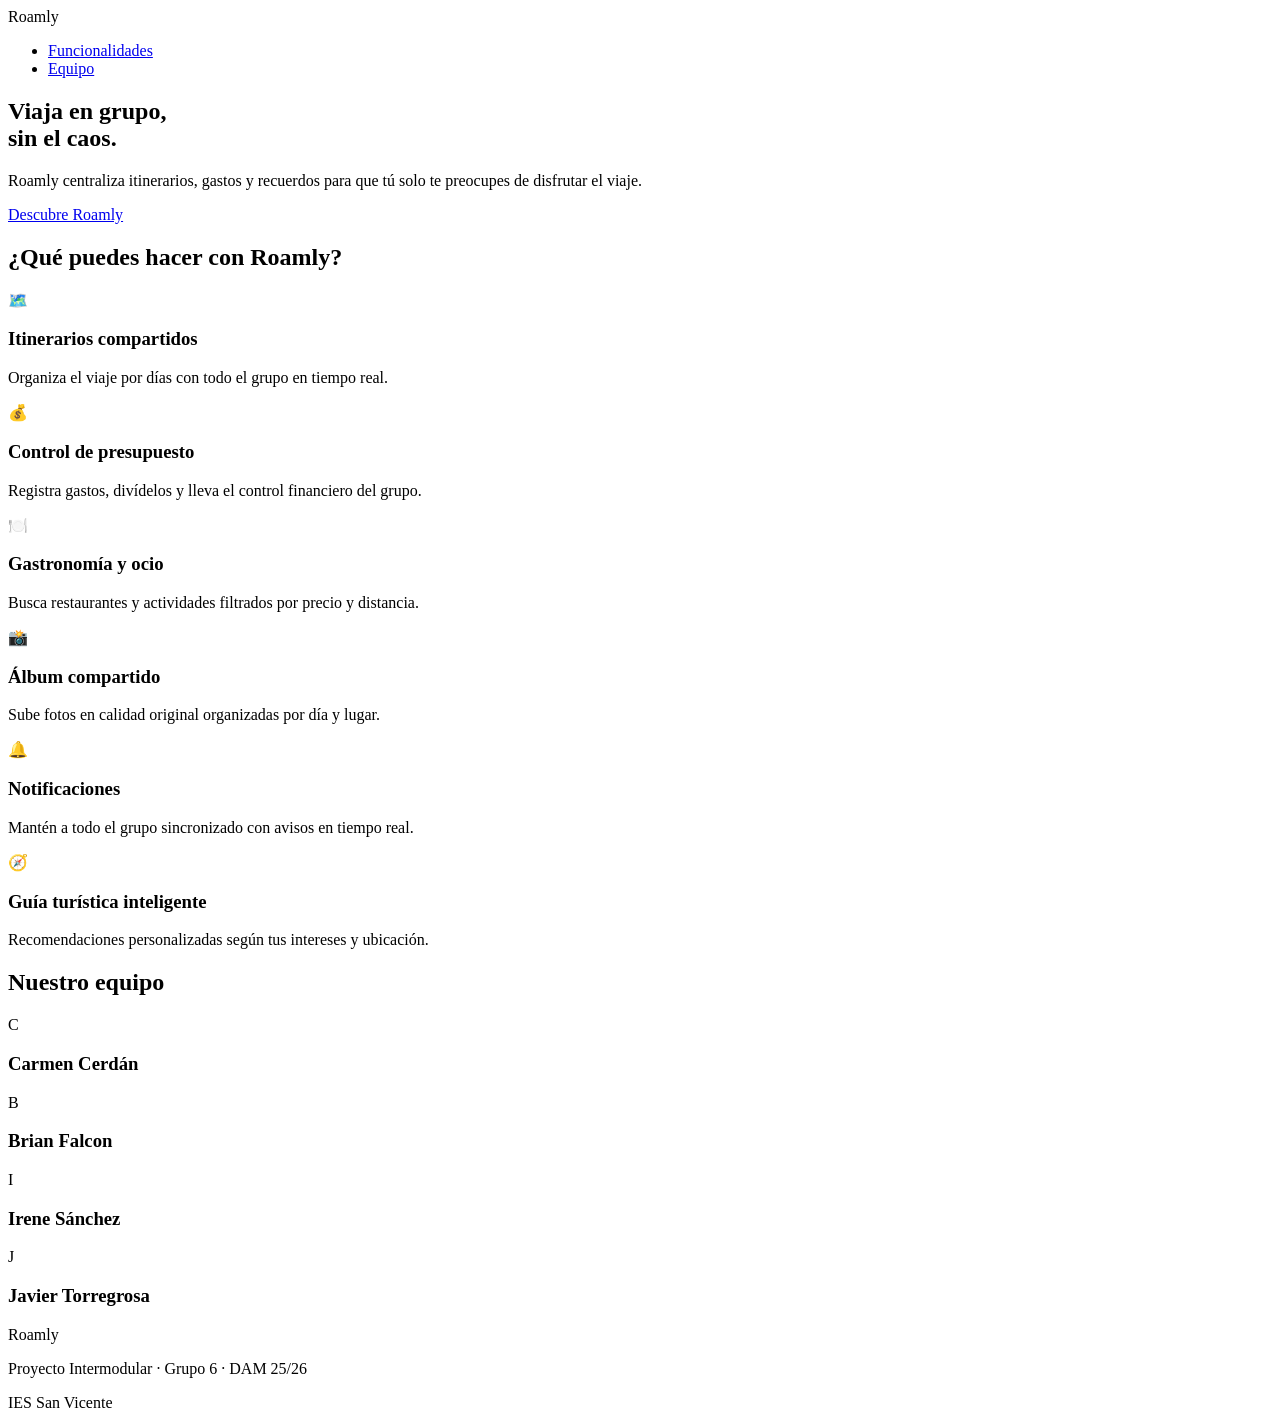
==== web/index.html @ 1ca8c887 "Add initial HTML structure for Roamly website" ====
<!DOCTYPE html>
<html lang="es">
  <head>
    <meta charset="UTF-8">
    <meta name="viewport" content="width=device-width, initial-scale=1.0">
    <title>Roamly</title>
    <link href="https://fonts.googleapis.com/css2?family=Poppins:wght@400;600;700&display=swap" rel="stylesheet">
    <link rel="stylesheet" href="style.css">
  </head>

  <body>

    <nav>
      <div class="nav-logo">Roamly</div>
      <ul class="nav-links">
        <li><a href="#funcionalidades">Funcionalidades</a></li>
        <li><a href="#equipo">Equipo</a></li>
      </ul>
    </nav>

    <section id="hero">
      <div class="lava">
        <div class="bola"></div>
        <div class="bola"></div>
        <div class="bola"></div>
        <div class="bola"></div>
        <div class="bola"></div>
      </div>
      <div class="hero-contenido">
        <h1>Viaja en grupo,<br>sin el caos.</h1>
        <p>Roamly centraliza itinerarios, gastos y recuerdos
          para que tú solo te preocupes de disfrutar el viaje.</p>
        <a href="#funcionalidades" class="boton">Descubre Roamly</a>
      </div>
    </section>

    <section id="funcionalidades">
      <h2>¿Qué puedes hacer con Roamly?</h2>
      <div class="funcionalidades-grid">

        <div class="tarjeta">
          <span class="icono">🗺️</span>
          <h3>Itinerarios compartidos</h3>
          <p>Organiza el viaje por días con todo el grupo en tiempo real.</p>
        </div>

        <div class="tarjeta">
          <span class="icono">💰</span>
          <h3>Control de presupuesto</h3>
          <p>Registra gastos, divídelos y lleva el control financiero del grupo.</p>
        </div>

        <div class="tarjeta">
          <span class="icono">🍽️</span>
          <h3>Gastronomía y ocio</h3>
          <p>Busca restaurantes y actividades filtrados por precio y distancia.</p>
        </div>

        <div class="tarjeta">
          <span class="icono">📸</span>
          <h3>Álbum compartido</h3>
          <p>Sube fotos en calidad original organizadas por día y lugar.</p>
        </div>

        <div class="tarjeta">
          <span class="icono">🔔</span>
          <h3>Notificaciones</h3>
          <p>Mantén a todo el grupo sincronizado con avisos en tiempo real.</p>
        </div>

        <div class="tarjeta">
          <span class="icono">🧭</span>
          <h3>Guía turística inteligente</h3>
          <p>Recomendaciones personalizadas según tus intereses y ubicación.</p>
        </div>

      </div>
    </section>

    <section id="equipo">
      <h2>Nuestro equipo</h2>
      <div class="equipo-grid">

        <div class="miembro">
          <div class="avatar">C</div>
          <h3>Carmen Cerdán</h3>
        </div>

        <div class="miembro">
          <div class="avatar">B</div>
          <h3>Brian Falcon</h3>
        </div>

        <div class="miembro">
          <div class="avatar">I</div>
          <h3>Irene Sánchez</h3>
        </div>

        <div class="miembro">
          <div class="avatar">J</div>
          <h3>Javier Torregrosa</h3>
        </div>

      </div>
    </section>

    <footer>
      <p class="footer-logo">Roamly</p>
      <p>Proyecto Intermodular · Grupo 6 · DAM 25/26</p>
      <p>IES San Vicente</p>
    </footer>

    <script src="script.js"></script>
  </body>
</html>
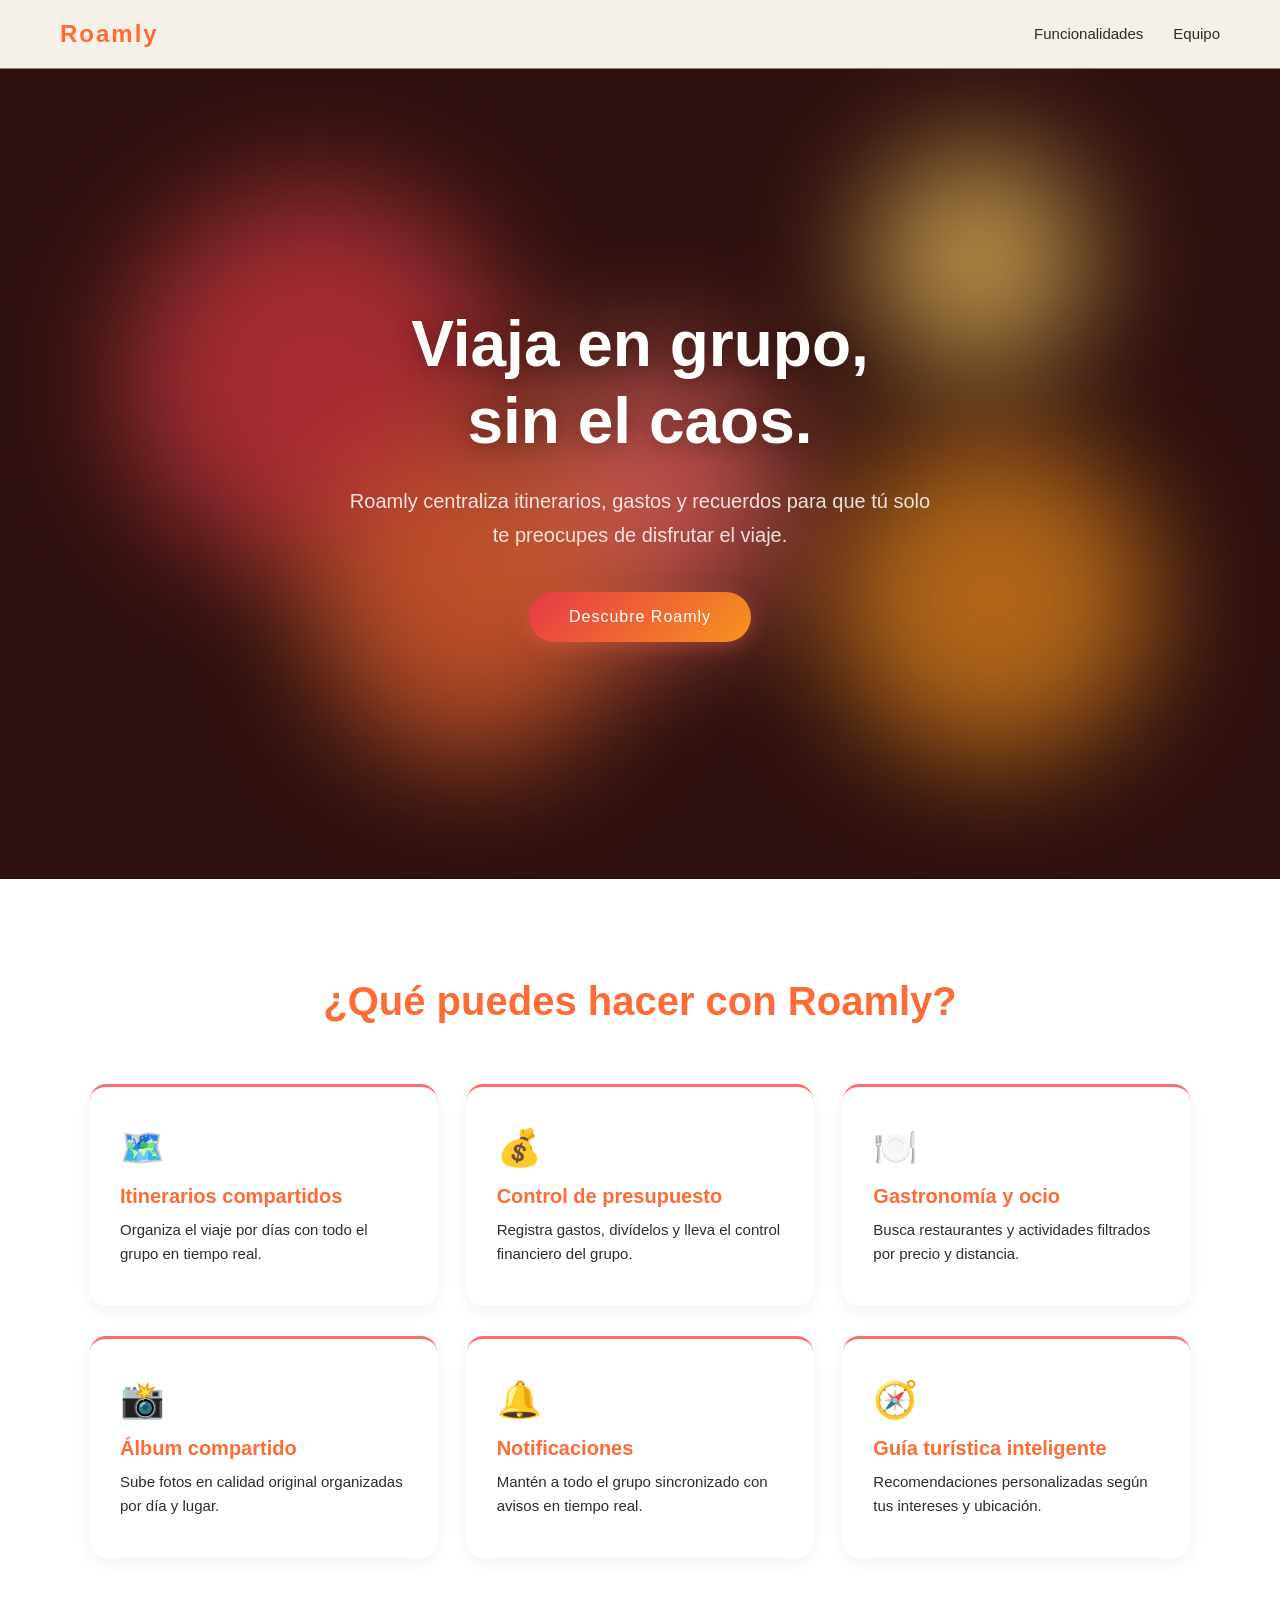
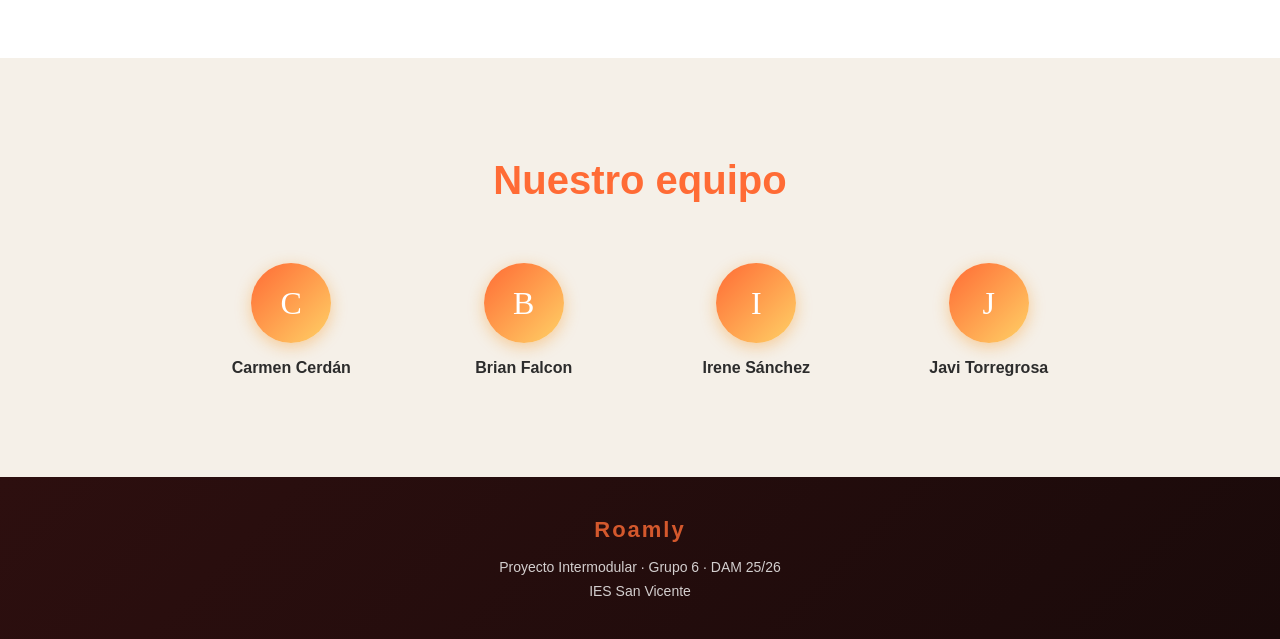
==== commit 765dd0ad: "Update name from 'Javier Torregrosa' to 'Javi Torregrosa'" ====
--- a/web/index.html
+++ b/web/index.html
@@ -98,7 +98,7 @@
 
         <div class="miembro">
           <div class="avatar">J</div>
-          <h3>Javier Torregrosa</h3>
+          <h3>Javi Torregrosa</h3>
         </div>
 
       </div>
--- a/web/style.css
+++ b/web/style.css
@@ -0,0 +1,340 @@
+/* Variables de color */
+:root {
+  --rojo-coral: #E63946;
+  --coral: #FF6B6B;
+  --coral-claro: #FF8E72;
+  --naranja-coral: #FF6B35;
+  --naranja: #F7931E;
+  --amarillo: #FFD166;
+  --blanco: #FFFFFF;
+  --texto: #2C2C2C;
+  --texto-claro: #5C3D2E;
+  --kaki: #7C8C5E;
+  --kaki-claro: #A8B87A;
+
+  --degradado-boton: linear-gradient(135deg, var(--rojo-coral), var(--naranja));
+  --degradado-avatar: linear-gradient(135deg, var(--naranja-coral), var(--amarillo));
+}
+
+/* Reset */
+* {
+  margin: 0;
+  padding: 0;
+  box-sizing: border-box;
+}
+
+body {
+  font-family:'Poppins', sans-serif;
+  background-color: #F5F0E8;
+  color: var(--texto);
+}
+
+/* NAV */
+nav {
+  display: flex;
+  justify-content: space-between;
+  align-items: center;
+  padding: 20px 60px;
+  background-color: #F5F0E8;
+  position: sticky;
+  top: 0;
+  z-index: 100;
+  border-bottom: 1px solid var(--kaki);
+}
+
+.nav-logo {
+  font-size: 24px;
+  font-weight: bold;
+  color: var(--naranja-coral);
+  letter-spacing: 2px;
+}
+
+.nav-links {
+  list-style: none;
+  display: flex;
+  gap: 30px;
+}
+
+.nav-links a {
+  text-decoration: none;
+  color: var(--texto);
+  font-size: 15px;
+}
+
+.nav-links a:hover {
+  color: var(--naranja-coral);
+}
+
+/* HERO */
+#hero {
+  min-height: 90vh;
+  display: flex;
+  align-items: center;
+  justify-content: center;
+  text-align: center;
+  padding: 60px;
+  background: #2d0f0f;
+  position: relative;
+  overflow: hidden;
+}
+
+.hero-contenido {
+  position: relative;
+  z-index: 2;
+}
+
+.hero-contenido h1 {
+  font-size: 64px;
+  font-weight: 700;
+  color: var(--blanco);
+  line-height: 1.2;
+  margin-bottom: 24px;
+  text-shadow: 0 2px 20px rgba(0,0,0,0.3);
+}
+
+.hero-contenido p {
+  font-size: 20px;
+  color: rgba(255,255,255,0.85);
+  max-width: 600px;
+  margin: 0 auto 40px auto;
+  line-height: 1.7;
+}
+
+.boton {
+  display: inline-block;
+  background: var(--degradado-boton);
+  color: var(--blanco);
+  padding: 16px 40px;
+  border-radius: 30px;
+  text-decoration: none;
+  font-size: 16px;
+  letter-spacing: 1px;
+  transition: transform 0.3s ease, box-shadow 0.3s ease;
+  box-shadow: 0 4px 20px rgba(232, 98, 74, 0.4);
+}
+
+.boton:hover {
+  transform: translateY(-3px);
+  box-shadow: 0 8px 30px rgba(232, 98, 74, 0.5);
+}
+
+/* LAVA LAMP */
+.lava {
+  position: absolute;
+  top: 0;
+  left: 0;
+  width: 100%;
+  height: 100%;
+  z-index: 1;
+}
+
+.bola {
+  position: absolute;
+  border-radius: 50%;
+  opacity: 0.65;
+  filter: blur(60px);
+  border: 3px solid rgba(255, 220, 50, 0.6);
+  box-shadow: 0 0 20px rgba(255, 220, 50, 0.4), 
+              0 0 60px rgba(255, 220, 50, 0.2);
+}
+
+.bola:nth-child(1) {
+  width: 380px;
+  height: 380px;
+  background: var(--rojo-coral);
+  top: 15%;
+  left: 10%;
+  animation: flotar1 10s ease-in-out infinite;
+}
+
+.bola:nth-child(2) {
+  width: 320px;
+  height: 320px;
+  background: var(--naranja);
+  bottom: 15%;
+  right: 10%;
+  animation: flotar2 12s ease-in-out infinite;
+}
+
+.bola:nth-child(3) {
+  width: 280px;
+  height: 280px;
+  background: var(--coral);
+  top: 35%;
+  left: 40%;
+  animation: flotar3 8s ease-in-out infinite;
+}
+
+.bola:nth-child(4) {
+  width: 220px;
+  height: 220px;
+  background: var(--amarillo);
+  top: 10%;
+  right: 15%;
+  animation: flotar1 14s ease-in-out infinite reverse;
+}
+
+.bola:nth-child(5) {
+  width: 300px;
+  height: 300px;
+  background: var(--naranja-coral);
+  bottom: 15%;
+  left: 25%;
+  animation: flotar2 9s ease-in-out infinite reverse;
+}
+@keyframes flotar1 {
+  0%   { transform: translate(0px, 0px) scale(1); }
+  25%  { transform: translate(40px, -60px) scale(1.1); }
+  50%  { transform: translate(80px, 20px) scale(0.95); }
+  75%  { transform: translate(-30px, 50px) scale(1.05); }
+  100% { transform: translate(0px, 0px) scale(1); }
+}
+
+@keyframes flotar2 {
+  0%   { transform: translate(0px, 0px) scale(1); }
+  25%  { transform: translate(-60px, 40px) scale(1.1); }
+  50%  { transform: translate(-20px, -50px) scale(0.9); }
+  75%  { transform: translate(50px, -20px) scale(1.05); }
+  100% { transform: translate(0px, 0px) scale(1); }
+}
+
+@keyframes flotar3 {
+  0%   { transform: translate(0px, 0px) scale(1); }
+  25%  { transform: translate(50px, 40px) scale(1.15); }
+  50%  { transform: translate(-40px, 60px) scale(0.9); }
+  75%  { transform: translate(30px, -50px) scale(1.05); }
+  100% { transform: translate(0px, 0px) scale(1); }
+}
+
+/* FUNCIONALIDADES */
+#funcionalidades {
+  padding: 100px 60px;
+  background-color: #FFFFFF;
+  text-align: center;
+}
+
+#funcionalidades h2 {
+  font-size: 40px;
+  color: var(--naranja-coral);
+  margin-bottom: 60px;
+}
+
+.funcionalidades-grid {
+  display: grid;
+  grid-template-columns: repeat(3, 1fr);
+  gap: 30px;
+  max-width: 1100px;
+  margin: 0 auto;
+}
+
+.tarjeta {
+  background-color: #FFFFFF;
+  padding: 40px 30px;
+  border-radius: 16px;
+  text-align: left;
+  border-top: 3px solid var(--coral);
+  box-shadow: 0 4px 16px rgba(0,0,0,0.06);
+  opacity: 0;
+  transform: translateY(30px);
+  transition: opacity 0.6s ease, transform 0.6s ease, box-shadow 0.3s ease;
+}
+
+.tarjeta.visible {
+  opacity: 1;
+  transform: translateY(0);
+}
+
+.tarjeta.visible:hover {
+  transform: translateY(-6px);
+  box-shadow: 0 12px 32px rgba(255, 107, 53, 0.2);
+}
+
+.icono {
+  font-size: 36px;
+  display: block;
+  margin-bottom: 16px;
+}
+
+.tarjeta h3 {
+  font-size: 20px;
+  color: var(--naranja-coral);
+  margin-bottom: 10px;
+}
+
+.tarjeta p {
+  font-size: 15px;
+  line-height: 1.6;
+  color: var(--texto);
+}
+
+/* EQUIPO */
+#equipo {
+  padding: 100px 60px;
+  background-color: #F5F0E8;
+  text-align: center;
+}
+
+#equipo h2 {
+  font-size: 40px;
+  color: var(--naranja-coral);
+  margin-bottom: 60px;
+}
+
+.equipo-grid {
+  display: grid;
+  grid-template-columns: repeat(4, 1fr);
+  gap: 30px;
+  max-width: 900px;
+  margin: 0 auto;
+}
+
+.miembro {
+  display: flex;
+  flex-direction: column;
+  align-items: center;
+  gap: 16px;
+}
+
+.avatar {
+  width: 80px;
+  height: 80px;
+  border-radius: 50%;
+  background: var(--degradado-avatar);
+  color: var(--blanco);
+  font-size: 32px;
+  display: flex;
+  align-items: center;
+  justify-content: center;
+  font-family: Georgia, serif;
+  box-shadow: 0 4px 16px rgba(247, 147, 30, 0.4);
+}
+
+.miembro h3 {
+  font-size: 16px;
+  color: var(--texto);
+  text-align: center;
+}
+
+/* FOOTER */
+footer {
+  background: linear-gradient(135deg, #2d0f0f, #1a0a0a);
+  color: var(--blanco);
+  text-align: center;
+  padding: 40px 60px;
+  display: flex;
+  flex-direction: column;
+  gap: 8px;
+}
+
+.footer-logo {
+  font-size: 22px;
+  font-weight: bold;
+  letter-spacing: 2px;
+  color: var(--naranja-coral);
+  margin-bottom: 8px;
+}
+
+footer p {
+  font-size: 14px;
+  opacity: 0.8;
+}
